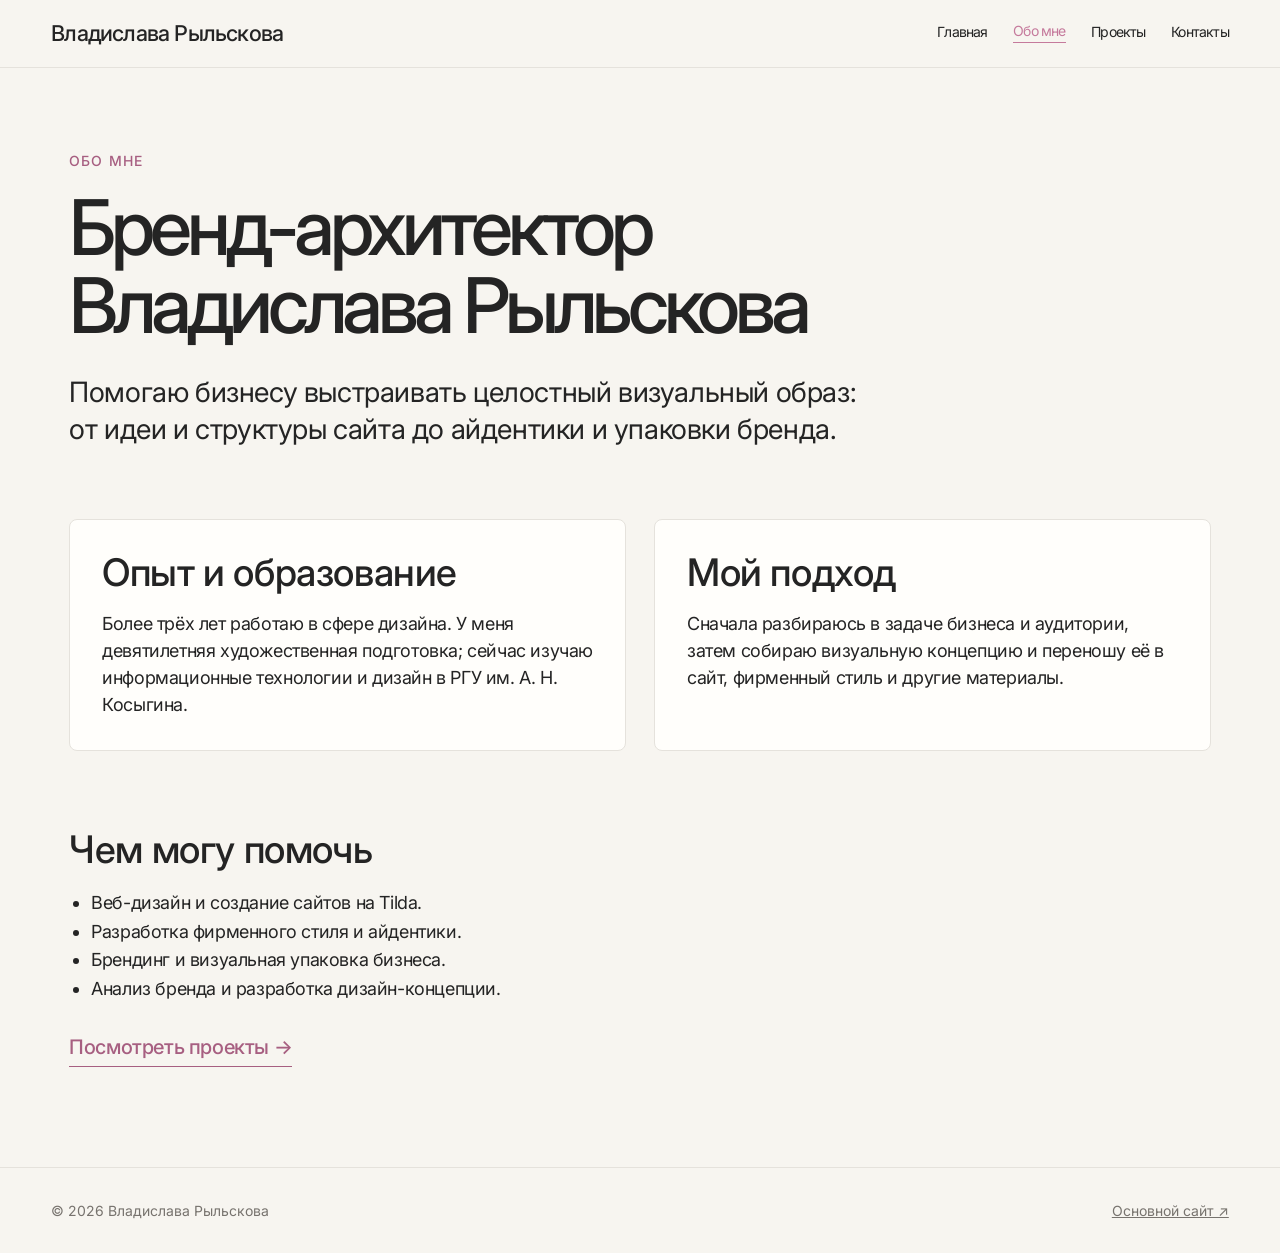
==== about.html @ cb4cba42 "Расширить действующее портфолио для лабораторной работы 8" ====
<!doctype html>
<html lang="ru">
<head>
  <meta charset="utf-8">
  <meta name="viewport" content="width=device-width, initial-scale=1">
  <meta name="description" content="Узнайте о Владиславе Рыльсковой: образование, опыт в дизайне и подход к созданию сайтов, айдентики и образа бренда. Посмотрите проекты и свяжитесь со мной.">
  <title>О бренд-архитекторе Владиславе Рыльсковой — подход и навыки</title>
  <link rel="preconnect" href="https://fonts.googleapis.com">
  <link rel="preconnect" href="https://fonts.gstatic.com" crossorigin>
  <link href="https://fonts.googleapis.com/css2?family=Inter:wght@400;500&display=swap" rel="stylesheet">
  <link rel="stylesheet" href="css/style.css">
  <script src="js/site.js" defer></script>
</head>
<body>
  <header class="hero-top">
    <a class="site-name" href="index.html">Владислава Рыльскова</a>
    <button class="menu-toggle" type="button" aria-expanded="false" aria-controls="site-nav">Меню</button>
    <nav class="site-nav" id="site-nav" aria-label="Основная навигация">
      <a href="index.html">Главная</a>
      <a href="about.html" aria-current="page">Обо мне</a>
      <a href="projects.html">Проекты</a>
      <a href="contacts.html">Контакты</a>
    </nav>
  </header>
  <main class="inner-page">
    <p class="page-eyebrow">Обо мне</p>
    <h1>Бренд-архитектор Владислава Рыльскова</h1>
    <p class="page-lead">Помогаю бизнесу выстраивать целостный визуальный образ: от идеи и структуры сайта до айдентики и упаковки бренда.</p>
    <div class="page-grid">
      <section class="info-card"><h2>Опыт и образование</h2><p>Более трёх лет работаю в сфере дизайна. У меня девятилетняя художественная подготовка; сейчас изучаю информационные технологии и дизайн в РГУ им. А. Н. Косыгина.</p></section>
      <section class="info-card"><h2>Мой подход</h2><p>Сначала разбираюсь в задаче бизнеса и аудитории, затем собираю визуальную концепцию и переношу её в сайт, фирменный стиль и другие материалы.</p></section>
    </div>
    <section class="page-section"><h2>Чем могу помочь</h2><ul><li>Веб-дизайн и создание сайтов на Tilda.</li><li>Разработка фирменного стиля и айдентики.</li><li>Брендинг и визуальная упаковка бизнеса.</li><li>Анализ бренда и разработка дизайн-концепции.</li></ul><a class="contact-link" href="projects.html">Посмотреть проекты →</a></section>
  </main>
  <footer class="page-footer"><div class="page-footer-inner"><span>© 2026 Владислава Рыльскова</span><a href="https://rylskovavladislava.ru" target="_blank" rel="noopener noreferrer">Основной сайт ↗</a></div></footer>
</body>
</html>
---- css/style.css ----
/* ==================================
   ОБЩИЕ НАСТРОЙКИ
================================== */

*,
*::before,
*::after {
    box-sizing: border-box;
}

html {
    scroll-behavior: smooth;
}

body {
    margin: 0;
    background-color: #F7F5F0;
    color: #242424;
    font-family: 'Inter', Arial, sans-serif;
    font-size: 16px;
    font-weight: 400;
    line-height: 1;
    letter-spacing: -0.05em;
}

h1,
h2,
h3 {
    font-weight: 500;
}

a {
    color: inherit;
}

a:focus-visible {
    outline: 2px solid #C57A9C;
    outline-offset: 5px;
}


/* ==================================
   ЗАКРЕПЛЁННАЯ ШАПКА
================================== */

.hero-top {
    position: fixed;
    top: 0;
    left: 0;
    right: 0;
    z-index: 20;
    display: flex;
    justify-content: space-between;
    align-items: center;
    gap: 32px;
    min-height: 68px;
    padding: 18px clamp(24px, 4vw, 68px);
    background-color: #F7F5F0;
    border-bottom: 1px solid #E5E2DC;
}

.hero-top .site-name {
    margin: 0;
    font-size: clamp(17px, 1.7vw, 25px);
    font-weight: 500;
    text-decoration: none;
}

.site-nav {
    display: flex;
    align-items: center;
    gap: clamp(12px, 2vw, 32px);
}

.site-nav a {
    padding-bottom: 4px;
    font-size: 14px;
    text-decoration: none;
    white-space: nowrap;
}

.site-nav a:hover,
.site-nav a[aria-current="page"],
#skills a:hover,
.text-link:hover {
    color: #C57A9C;
}

.site-nav a[aria-current="page"] {
    border-bottom: 1px solid currentColor;
}

.menu-toggle {
    display: none;
}

/* ==================================
   ПЕРВЫЙ ЭКРАН
================================== */

#about {
    display: flex;
    flex-direction: column;
    min-height: min(820px, 100svh);
    padding: 94px clamp(24px, 4vw, 68px) 34px;
    border-bottom: 1px solid #E5E2DC;
    overflow: hidden;
}

.hero-art {
    position: relative;
    flex: 1;
    min-height: 420px;
}

/* Крупное имя на заднем плане */
.hero-back-name {
    position: absolute;
    top: 47%;
    left: 50%;
    transform: translate(-50%, -50%);
    color: #171717;
    font-size: clamp(65px, 9.2vw, 160px);
    font-weight: 500;
    line-height: 0.8;
    letter-spacing: -0.095em;
    white-space: nowrap;
}

/* Рукописные слова по сторонам */
.hero-script {
    position: absolute;
    z-index: 2;
    color: #C57A9C;
    font-family: 'Marck Script', cursive;
    font-size: clamp(48px, 7.2vw, 120px);
    line-height: 1;
    letter-spacing: -0.035em;
}

.hero-script-left {
    top: 43%;
    left: 8%;
}

.hero-script-right {
    top: 44%;
    right: 5%;
}

/* Вертикальный ряд розовых кристаллов */
.crystal-stack {
    position: absolute;
    top: 49%;
    left: 50%;
    z-index: 1;
    display: flex;
    flex-direction: column;
    align-items: center;
    transform: translate(-50%, -50%);
}

.crystal-stack img {
    display: block;
    width: clamp(108px, 14vw, 218px);
    height: auto;
    filter: drop-shadow(0 11px 13px rgba(95, 47, 66, 0.15));
}

.crystal-stack img + img {
    margin-top: -16px;
}

.crystal-stack img:nth-child(2) {
    transform: rotate(63deg) scale(0.96);
}

.crystal-stack img:nth-child(3) {
    transform: rotate(-28deg) scale(0.93);
}

/* Должность и первый абзац */
.hero-bottom {
    position: relative;
    z-index: 3;
    display: flex;
    justify-content: space-between;
    align-items: end;
    gap: 32px;
}

.hero-bottom h1 {
    flex: 0 0 43%;
    margin: 0;
    font-size: clamp(27px, 3.4vw, 52px);
}

.hero-bottom p {
    width: min(45%, 585px);
    margin: 0;
    font-size: clamp(15px, 1.3vw, 18px);
}


/* ==================================
   ОБЩИЕ СТИЛИ РАЗДЕЛОВ
================================== */

.content-section {
    max-width: 1380px;
    margin: 0 auto;
    padding: 96px clamp(24px, 4vw, 68px);
    scroll-margin-top: 70px;
}

.content-section h2,
#contacts h2 {
    margin: 0;
    font-size: clamp(32px, 3.5vw, 52px);
}

.content-section p,
#contacts p {
    font-size: 18px;
}


/* ==================================
   ВТОРОЙ ЭКРАН — ОБО МНЕ И НАВЫКИ
================================== */

#skills {
    position: relative;
    display: flex;
    align-items: center;
    justify-content: center;
    min-height: 760px;
    border-bottom: 1px solid #E5E2DC;
}

.skills-center {
    position: relative;
    z-index: 2;
    max-width: 680px;
    text-align: center;
}

.skills-center h2 {
    margin-bottom: 28px;
}

.skills-center p {
    margin: 0;
    font-size: clamp(23px, 2.5vw, 32px);
}

.skills-center a {
    text-underline-offset: 5px;
}

/* Четыре заметки с навыками */
.skill-notes {
    position: absolute;
    inset: 0;
    padding: 0;
    margin: 0;
    list-style: none;
}

.skill-note {
    position: absolute;
    display: flex;
    align-items: center;
    justify-content: center;
    width: 245px;
    min-height: 155px;
    padding: 28px 23px;
    background-color: #FFF7C9;
    box-shadow: 0 12px 25px rgba(80, 65, 45, 0.12);
    font-size: 18px;
    font-weight: 500;
    text-align: center;
}

/* Синие кнопки-скрепки на заметках */
.skill-note::before {
    position: absolute;
    top: -10px;
    left: 50%;
    width: 19px;
    height: 19px;
    border: 3px solid #B9D5E3;
    border-radius: 50%;
    background-color: #659DB9;
    box-shadow: 2px 4px 5px rgba(0, 0, 0, 0.2);
    content: '';
}

.skill-note-one {
    top: 9%;
    left: 5%;
    transform: rotate(-7deg);
}

.skill-note-two {
    top: 10%;
    right: 5%;
    background-color: #D7EAF1;
    transform: rotate(6deg);
}

.skill-note-three {
    bottom: 8%;
    left: 7%;
    background-color: #D7EAF1;
    transform: rotate(6deg);
}

.skill-note-four {
    right: 6%;
    bottom: 8%;
    transform: rotate(-7deg);
}

/* Графика курсоров из папки Reel Studio */
.skills-decoration img {
    position: absolute;
    z-index: 1;
    height: auto;
}

.cursor-motion {
    top: 33%;
    left: 11%;
    width: 113px;
}

.cursor-animation {
    top: 30%;
    right: 10%;
    width: 141px;
}

.cursor-editing {
    right: 19%;
    bottom: 18%;
    width: 113px;
}

/* ==================================
   МОИ ПРОЕКТЫ
================================== */

#projects {
    display: grid;
    grid-template-columns: 1fr 1.1fr 1fr;
    align-items: center;
    gap: 40px;
    padding-top: 110px;
    padding-bottom: 70px;
}

.project-case {
    min-width: 0;
    margin: 0;
}

.project-image {
    display: grid;
    place-items: center;
    aspect-ratio: 1;
    overflow: hidden;
    border-radius: 10px;
}

.project-image img {
    display: block;
    width: 100%;
    height: 100%;
    object-fit: contain;
}

.project-image-flexo {
    background-color: #4B3028;
}

.project-image-planirovok {
    background-color: #211B18;
}

.project-case figcaption {
    margin-top: 16px;
    font-size: 14px;
    font-weight: 500;
}

.projects-center {
    text-align: center;
}

.projects-center h2 {
    margin-bottom: 28px;
}

.projects-center p {
    max-width: 430px;
    margin: 0 auto 30px;
    font-size: 18px;
}

.project-line {
    grid-column: 1 / -1;
    display: flex;
    flex-wrap: wrap;
    justify-content: center;
    align-items: center;
    gap: 18px;
    margin: 55px 0 0;
    padding: 28px 0 0;
    border-top: 1px solid #E5E2DC;
    list-style: none;
    font-size: 18px;
    font-weight: 500;
    text-align: center;
}

.project-crystal img {
    display: block;
    width: 27px;
    height: 27px;
}

.text-link {
    display: inline-block;
    font-weight: 500;
    text-underline-offset: 5px;
}


/* ==================================
   КОНТАКТЫ
================================== */

#contacts {
    padding: 90px clamp(24px, 4vw, 68px) 40px;
    background-color: #242424;
    color: #FFFFFF;
    scroll-margin-top: 70px;
}

.footer-inner {
    display: grid;
    grid-template-columns: 1fr 1fr;
    gap: 32px;
    max-width: 1244px;
    margin: 0 auto;
}

.footer-inner p {
    max-width: 600px;
    margin: 0 0 25px;
    color: #D0CECA;
}

.footer-inner a {
    display: inline-block;
    padding-bottom: 5px;
    border-bottom: 1px solid #FFFFFF;
    font-size: 20px;
    font-weight: 500;
    text-decoration: none;
}

.footer-inner a:hover {
    color: #E5B6CB;
}

#contacts .copyright {
    max-width: 1244px;
    margin: 100px auto 0;
    color: #999590;
    font-size: 13px;
}


/* ==================================
   АДАПТАЦИЯ ПОД ПЛАНШЕТЫ
================================== */

@media (max-width: 900px) {
    #about {
        min-height: 780px;
    }

    .hero-back-name {
        font-size: 9.3vw;
    }

    .hero-script-left {
        left: 2%;
    }

    .hero-script-right {
        right: 1%;
    }

    .hero-bottom h1 {
        flex-basis: 38%;
    }

    .hero-bottom p {
        width: 52%;
    }

    #skills {
        min-height: 820px;
    }

    .skills-center {
        max-width: 560px;
    }

    .skill-note {
        width: 205px;
        min-height: 140px;
        font-size: 16px;
    }

    #projects {
        grid-template-columns: 1fr 1fr;
    }

    .projects-center {
        grid-column: 1 / -1;
        grid-row: 1;
        margin-bottom: 24px;
    }
}


/* ==================================
   АДАПТАЦИЯ ПОД ТЕЛЕФОНЫ
================================== */

@media (max-width: 600px) {
    #about {
        min-height: 100svh;
        padding: 88px 20px 28px;
    }

    .hero-top {
        gap: 12px;
        min-height: 70px;
        padding: 16px 20px;
    }

    .hero-top .site-name {
        max-width: 145px;
        font-size: 17px;
    }

    .menu-toggle {
        display: block;
        padding: 8px 12px;
        border: 1px solid #C9C5BF;
        border-radius: 4px;
        background: transparent;
        color: inherit;
        font: inherit;
        font-size: 14px;
        cursor: pointer;
    }

    .site-nav {
        position: absolute;
        top: 100%;
        right: 0;
        left: 0;
        display: none;
        flex-direction: column;
        align-items: stretch;
        gap: 0;
        padding: 12px 20px 18px;
        background: #F7F5F0;
        border-bottom: 1px solid #E5E2DC;
        box-shadow: 0 12px 20px rgba(0, 0, 0, 0.08);
    }

    .site-nav.is-open {
        display: flex;
    }

    .site-nav a {
        padding: 12px 0;
    }

    .hero-art {
        min-height: 350px;
    }

    .hero-back-name {
        top: 46%;
        display: flex;
        flex-direction: column;
        align-items: center;
        gap: 8px;
        font-size: clamp(53px, 13.5vw, 82px);
    }

    .hero-script {
        font-size: clamp(38px, 11vw, 60px);
    }

    .hero-script-left {
        top: 27%;
        left: 3%;
    }

    .hero-script-right {
        top: 58%;
        right: 2%;
    }

    .crystal-stack {
        top: 46%;
    }

    .crystal-stack img {
        width: clamp(104px, 29vw, 150px);
    }

    .crystal-stack img + img {
        margin-top: -7px;
    }

    .hero-bottom {
        display: block;
    }

    .hero-bottom h2 {
        margin-bottom: 18px;
        font-size: clamp(28px, 8vw, 42px);
    }

    .hero-bottom p {
        width: 100%;
        font-size: 15px;
    }

    .content-section {
        padding: 70px 24px;
    }

    #skills {
        display: block;
        min-height: 0;
    }

    .skills-center {
        margin: 0 auto 74px;
    }

    .skills-center h2 {
        margin-bottom: 25px;
    }

    .skills-center p {
        font-size: 23px;
    }

    .skill-notes {
        position: static;
        display: grid;
        gap: 35px;
    }

    .skill-note {
        position: relative;
        top: auto;
        right: auto;
        bottom: auto;
        left: auto;
        width: min(82%, 300px);
        min-height: 125px;
        margin: 0;
        font-size: 17px;
    }

    .skill-note:nth-child(even) {
        margin-left: auto;
    }

    .skills-decoration {
        display: none;
    }

    .footer-inner {
        display: block;
    }

    #projects {
        gap: 18px;
        padding-top: 75px;
        padding-bottom: 55px;
    }

    .projects-center {
        margin-bottom: 20px;
    }

    .projects-center h2 {
        margin-bottom: 20px;
    }

    .project-case figcaption {
        font-size: 12px;
    }

    .project-line {
        gap: 10px;
        margin-top: 28px;
        padding-top: 25px;
        font-size: 15px;
    }

    .project-crystal img {
        width: 20px;
        height: 20px;
    }

    #contacts {
        padding: 70px 24px 40px;
    }

    #contacts h2 {
        margin-bottom: 32px;
    }

    .footer-inner a {
        font-size: 17px;
    }

    #contacts .copyright {
        margin-top: 80px;
    }
}


/* ==================================
   НАСТРОЙКИ ДОСТУПНОСТИ
================================== */

@media (prefers-reduced-motion: reduce) {
    html {
        scroll-behavior: auto;
    }

}

/* Внутренние страницы */
.inner-page {
    max-width: 1244px;
    min-height: calc(100svh - 68px);
    margin: 0 auto;
    padding: 150px clamp(24px, 4vw, 68px) 100px;
    line-height: 1.5;
    letter-spacing: -0.025em;
}

.page-eyebrow {
    margin: 0 0 18px;
    color: #A75F81;
    font-size: 14px;
    font-weight: 500;
    letter-spacing: 0.08em;
    text-transform: uppercase;
}

.inner-page h1 {
    max-width: 850px;
    margin: 0 0 28px;
    font-size: clamp(42px, 6vw, 84px);
    line-height: 1.02;
    letter-spacing: -0.065em;
}

.page-lead {
    max-width: 790px;
    margin: 0 0 70px;
    font-size: clamp(20px, 2.2vw, 28px);
    line-height: 1.35;
}

.page-grid {
    display: grid;
    grid-template-columns: repeat(2, minmax(0, 1fr));
    gap: 28px;
}

.info-card,
.case-card {
    padding: 32px;
    border: 1px solid #E5E2DC;
    border-radius: 8px;
    background: #FFFEFB;
}

.info-card h2,
.case-card h2,
.page-section h2 {
    margin: 0 0 16px;
    font-size: clamp(26px, 3vw, 38px);
    line-height: 1.1;
}

.info-card p,
.case-card p,
.page-section p {
    margin: 0 0 18px;
    font-size: 18px;
}

.info-card p:last-child,
.case-card p:last-child,
.page-section p:last-child {
    margin-bottom: 0;
}

.page-section {
    margin-top: 78px;
}

.page-section ul {
    padding-left: 22px;
    font-size: 18px;
    line-height: 1.6;
}

.case-card {
    padding: 0 0 30px;
    overflow: hidden;
}

.case-card img {
    display: block;
    width: 100%;
    height: auto;
    aspect-ratio: 705 / 396;
    object-fit: cover;
}

.case-card h2,
.case-card p {
    margin-right: 28px;
    margin-left: 28px;
}

.case-card h2 {
    margin-top: 28px;
}

.contact-link {
    display: inline-block;
    margin-top: 10px;
    padding-bottom: 4px;
    border-bottom: 1px solid currentColor;
    color: #A75F81;
    font-size: 20px;
    font-weight: 500;
    text-decoration: none;
}

.contact-link:hover {
    color: #7A3E5C;
}

.page-footer {
    padding: 32px clamp(24px, 4vw, 68px);
    border-top: 1px solid #E5E2DC;
    color: #77736E;
    font-size: 14px;
    line-height: 1.5;
    letter-spacing: 0;
}

.page-footer-inner {
    display: flex;
    justify-content: space-between;
    gap: 20px;
    max-width: 1244px;
    margin: 0 auto;
}

.page-footer a {
    color: inherit;
}

@media (max-width: 700px) {
    .page-grid {
        grid-template-columns: 1fr;
    }

    .inner-page {
        padding-top: 125px;
        padding-bottom: 70px;
    }

    .page-lead {
        margin-bottom: 45px;
    }

    .page-section {
        margin-top: 55px;
    }

    .page-footer-inner {
        display: block;
    }
}
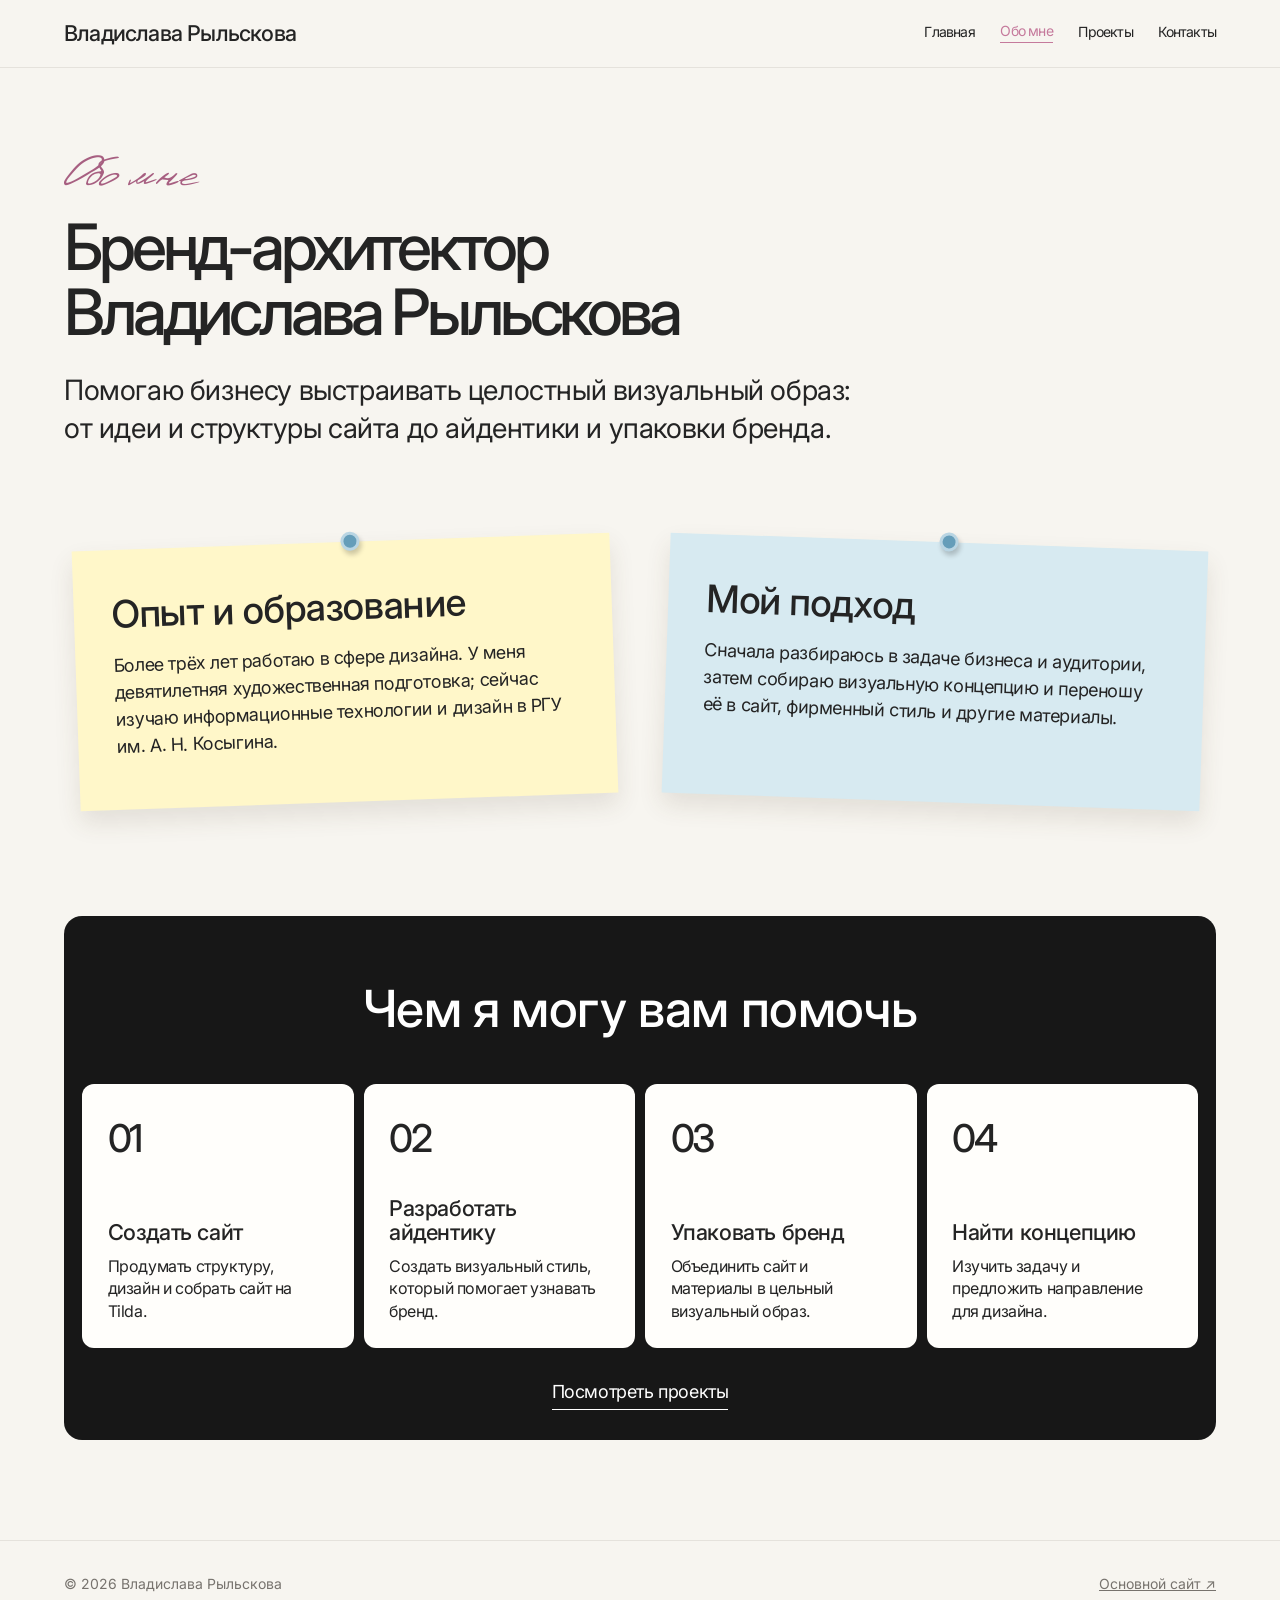
==== commit 643272c7: "Уточнить оформление главной и страницы обо мне" ====
--- a/about.html
+++ b/about.html
@@ -22,15 +22,24 @@
       <a href="contacts.html">Контакты</a>
     </nav>
   </header>
-  <main class="inner-page">
+  <main class="inner-page about-page">
     <p class="page-eyebrow">Обо мне</p>
-    <h1>Бренд-архитектор Владислава Рыльскова</h1>
+    <h1><span>Бренд-архитектор</span><span>Владислава Рыльскова</span></h1>
     <p class="page-lead">Помогаю бизнесу выстраивать целостный визуальный образ: от идеи и структуры сайта до айдентики и упаковки бренда.</p>
     <div class="page-grid">
       <section class="info-card"><h2>Опыт и образование</h2><p>Более трёх лет работаю в сфере дизайна. У меня девятилетняя художественная подготовка; сейчас изучаю информационные технологии и дизайн в РГУ им. А. Н. Косыгина.</p></section>
       <section class="info-card"><h2>Мой подход</h2><p>Сначала разбираюсь в задаче бизнеса и аудитории, затем собираю визуальную концепцию и переношу её в сайт, фирменный стиль и другие материалы.</p></section>
     </div>
-    <section class="page-section"><h2>Чем могу помочь</h2><ul><li>Веб-дизайн и создание сайтов на Tilda.</li><li>Разработка фирменного стиля и айдентики.</li><li>Брендинг и визуальная упаковка бизнеса.</li><li>Анализ бренда и разработка дизайн-концепции.</li></ul><a class="contact-link" href="projects.html">Посмотреть проекты →</a></section>
+    <section class="page-section services-section" aria-labelledby="services-title">
+      <h2 id="services-title">Чем я могу вам помочь</h2>
+      <div class="services-grid">
+        <article class="service-card"><span class="service-number">01</span><h3>Создать сайт</h3><p>Продумать структуру, дизайн и собрать сайт на Tilda.</p></article>
+        <article class="service-card"><span class="service-number">02</span><h3>Разработать айдентику</h3><p>Создать визуальный стиль, который помогает узнавать бренд.</p></article>
+        <article class="service-card"><span class="service-number">03</span><h3>Упаковать бренд</h3><p>Объединить сайт и материалы в цельный визуальный образ.</p></article>
+        <article class="service-card"><span class="service-number">04</span><h3>Найти концепцию</h3><p>Изучить задачу и предложить направление для дизайна.</p></article>
+      </div>
+      <a class="services-link" href="projects.html">Посмотреть проекты</a>
+    </section>
   </main>
   <footer class="page-footer"><div class="page-footer-inner"><span>© 2026 Владислава Рыльскова</span><a href="https://rylskovavladislava.ru" target="_blank" rel="noopener noreferrer">Основной сайт ↗</a></div></footer>
 </body>
--- a/css/style.css
+++ b/css/style.css
@@ -1,3 +1,15 @@
+@font-face {
+    font-family: 'Denistina';
+    src: url('../fonts/denistina_en.ttf') format('truetype');
+    font-style: normal;
+    font-weight: 400;
+    font-display: swap;
+}
+
+:root {
+    --page-gutter: clamp(24px, 5vw, 88px);
+}
+
 /* ==================================
    ОБЩИЕ НАСТРОЙКИ
 ================================== */
@@ -54,7 +66,7 @@
     align-items: center;
     gap: 32px;
     min-height: 68px;
-    padding: 18px clamp(24px, 4vw, 68px);
+    padding: 18px var(--page-gutter);
     background-color: #F7F5F0;
     border-bottom: 1px solid #E5E2DC;
 }
@@ -102,7 +114,7 @@
     display: flex;
     flex-direction: column;
     min-height: min(820px, 100svh);
-    padding: 94px clamp(24px, 4vw, 68px) 34px;
+    padding: 94px var(--page-gutter) 34px;
     border-bottom: 1px solid #E5E2DC;
     overflow: hidden;
 }
@@ -132,10 +144,10 @@
     position: absolute;
     z-index: 2;
     color: #C57A9C;
-    font-family: 'Marck Script', cursive;
+    font-family: 'Denistina', cursive;
     font-size: clamp(48px, 7.2vw, 120px);
     line-height: 1;
-    letter-spacing: -0.035em;
+    letter-spacing: 0;
 }
 
 .hero-script-left {
@@ -157,18 +169,15 @@
     display: flex;
     flex-direction: column;
     align-items: center;
+    row-gap: clamp(30px, 3vw, 42px);
     transform: translate(-50%, -50%);
 }
 
 .crystal-stack img {
     display: block;
-    width: clamp(108px, 14vw, 218px);
+    width: clamp(90px, 10vw, 150px);
     height: auto;
     filter: drop-shadow(0 11px 13px rgba(95, 47, 66, 0.15));
-}
-
-.crystal-stack img + img {
-    margin-top: -16px;
 }
 
 .crystal-stack img:nth-child(2) {
@@ -207,9 +216,9 @@
 ================================== */
 
 .content-section {
-    max-width: 1380px;
+    max-width: none;
     margin: 0 auto;
-    padding: 96px clamp(24px, 4vw, 68px);
+    padding: 96px var(--page-gutter);
     scroll-margin-top: 70px;
 }
 
@@ -442,7 +451,7 @@
 ================================== */
 
 #contacts {
-    padding: 90px clamp(24px, 4vw, 68px) 40px;
+    padding: 90px var(--page-gutter) 40px;
     background-color: #242424;
     color: #FFFFFF;
     scroll-margin-top: 70px;
@@ -452,7 +461,7 @@
     display: grid;
     grid-template-columns: 1fr 1fr;
     gap: 32px;
-    max-width: 1244px;
+    max-width: none;
     margin: 0 auto;
 }
 
@@ -476,7 +485,7 @@
 }
 
 #contacts .copyright {
-    max-width: 1244px;
+    max-width: none;
     margin: 100px auto 0;
     color: #999590;
     font-size: 13px;
@@ -545,13 +554,13 @@
 @media (max-width: 600px) {
     #about {
         min-height: 100svh;
-        padding: 88px 20px 28px;
+        padding: 88px var(--page-gutter) 28px;
     }
 
     .hero-top {
         gap: 12px;
         min-height: 70px;
-        padding: 16px 20px;
+        padding: 16px var(--page-gutter);
     }
 
     .hero-top .site-name {
@@ -580,7 +589,7 @@
         flex-direction: column;
         align-items: stretch;
         gap: 0;
-        padding: 12px 20px 18px;
+        padding: 12px var(--page-gutter) 18px;
         background: #F7F5F0;
         border-bottom: 1px solid #E5E2DC;
         box-shadow: 0 12px 20px rgba(0, 0, 0, 0.08);
@@ -626,11 +635,7 @@
     }
 
     .crystal-stack img {
-        width: clamp(104px, 29vw, 150px);
-    }
-
-    .crystal-stack img + img {
-        margin-top: -7px;
+        width: clamp(76px, 22vw, 100px);
     }
 
     .hero-bottom {
@@ -648,7 +653,7 @@
     }
 
     .content-section {
-        padding: 70px 24px;
+        padding: 70px var(--page-gutter);
     }
 
     #skills {
@@ -729,7 +734,7 @@
     }
 
     #contacts {
-        padding: 70px 24px 40px;
+        padding: 70px var(--page-gutter) 40px;
     }
 
     #contacts h2 {
@@ -759,25 +764,26 @@
 
 /* Внутренние страницы */
 .inner-page {
-    max-width: 1244px;
+    max-width: none;
     min-height: calc(100svh - 68px);
     margin: 0 auto;
-    padding: 150px clamp(24px, 4vw, 68px) 100px;
+    padding: 150px var(--page-gutter) 100px;
     line-height: 1.5;
     letter-spacing: -0.025em;
 }
 
 .page-eyebrow {
-    margin: 0 0 18px;
+    margin: 0 0 10px;
     color: #A75F81;
-    font-size: 14px;
-    font-weight: 500;
-    letter-spacing: 0.08em;
-    text-transform: uppercase;
+    font-family: 'Denistina', cursive;
+    font-size: clamp(34px, 3.8vw, 54px);
+    font-weight: 400;
+    line-height: 1.1;
+    letter-spacing: 0;
 }
 
 .inner-page h1 {
-    max-width: 850px;
+    max-width: none;
     margin: 0 0 28px;
     font-size: clamp(42px, 6vw, 84px);
     line-height: 1.02;
@@ -875,7 +881,7 @@
 }
 
 .page-footer {
-    padding: 32px clamp(24px, 4vw, 68px);
+    padding: 32px var(--page-gutter);
     border-top: 1px solid #E5E2DC;
     color: #77736E;
     font-size: 14px;
@@ -887,12 +893,123 @@
     display: flex;
     justify-content: space-between;
     gap: 20px;
-    max-width: 1244px;
+    max-width: none;
     margin: 0 auto;
 }
 
 .page-footer a {
     color: inherit;
+}
+
+/* Страница «Обо мне»: заметки и направления работы */
+.about-page h1 {
+    font-size: clamp(38px, 5vw, 72px);
+}
+
+.about-page h1 span {
+    display: block;
+}
+
+.about-page .page-grid {
+    gap: clamp(28px, 4vw, 64px);
+    padding: 24px 12px;
+}
+
+.about-page .info-card {
+    position: relative;
+    min-height: 260px;
+    padding: 44px 38px 36px;
+    border: 0;
+    border-radius: 0;
+    background: #FFF7C9;
+    box-shadow: 0 12px 25px rgba(80, 65, 45, 0.12);
+    transform: rotate(-2deg);
+}
+
+.about-page .info-card:nth-child(2) {
+    background: #D7EAF1;
+    transform: rotate(2deg);
+}
+
+.about-page .info-card::before {
+    position: absolute;
+    top: -10px;
+    left: 50%;
+    width: 19px;
+    height: 19px;
+    border: 3px solid #B9D5E3;
+    border-radius: 50%;
+    background: #659DB9;
+    box-shadow: 2px 4px 5px rgba(0, 0, 0, 0.2);
+    content: '';
+}
+
+.about-page .services-section {
+    margin-top: 90px;
+    padding: clamp(46px, 5vw, 78px) 18px 18px;
+    border-radius: 18px;
+    background: #171717;
+    color: #fff;
+    text-align: center;
+}
+
+.services-section > h2 {
+    max-width: 800px;
+    margin: 0 auto 48px;
+    font-size: clamp(35px, 4vw, 58px);
+}
+
+.services-grid {
+    display: grid;
+    grid-template-columns: repeat(4, minmax(0, 1fr));
+    gap: 10px;
+    text-align: left;
+}
+
+.service-card {
+    display: flex;
+    min-height: 245px;
+    flex-direction: column;
+    align-items: flex-start;
+    padding: clamp(22px, 2vw, 32px);
+    border-radius: 12px;
+    background: #FFFEFB;
+    color: #242424;
+}
+
+.service-number {
+    margin-bottom: 30px;
+    font-size: clamp(32px, 3vw, 46px);
+    font-weight: 500;
+    letter-spacing: -0.06em;
+}
+
+.service-card h3 {
+    margin: auto 0 10px;
+    font-size: clamp(20px, 1.7vw, 27px);
+    line-height: 1.1;
+}
+
+.service-card p {
+    margin: 0;
+    font-size: 16px;
+    line-height: 1.4;
+    letter-spacing: -0.025em;
+}
+
+.services-link {
+    display: inline-block;
+    margin: 30px 0 12px;
+    padding-bottom: 4px;
+    border-bottom: 1px solid currentColor;
+    font-size: 18px;
+    text-decoration: none;
+}
+
+@media (max-width: 1100px) {
+    .services-grid {
+        grid-template-columns: repeat(2, minmax(0, 1fr));
+    }
 }
 
 @media (max-width: 700px) {
@@ -900,6 +1017,31 @@
         grid-template-columns: 1fr;
     }
 
+    .about-page h1 {
+        font-size: clamp(30px, 7vw, 44px);
+    }
+
+    .about-page .page-grid {
+        padding: 16px 6px;
+    }
+
+    .about-page .info-card {
+        min-height: 0;
+        padding: 40px 28px 30px;
+    }
+
+    .about-page .services-section {
+        margin-top: 62px;
+    }
+
+    .services-grid {
+        grid-template-columns: 1fr;
+    }
+
+    .service-card {
+        min-height: 205px;
+    }
+
     .inner-page {
         padding-top: 125px;
         padding-bottom: 70px;
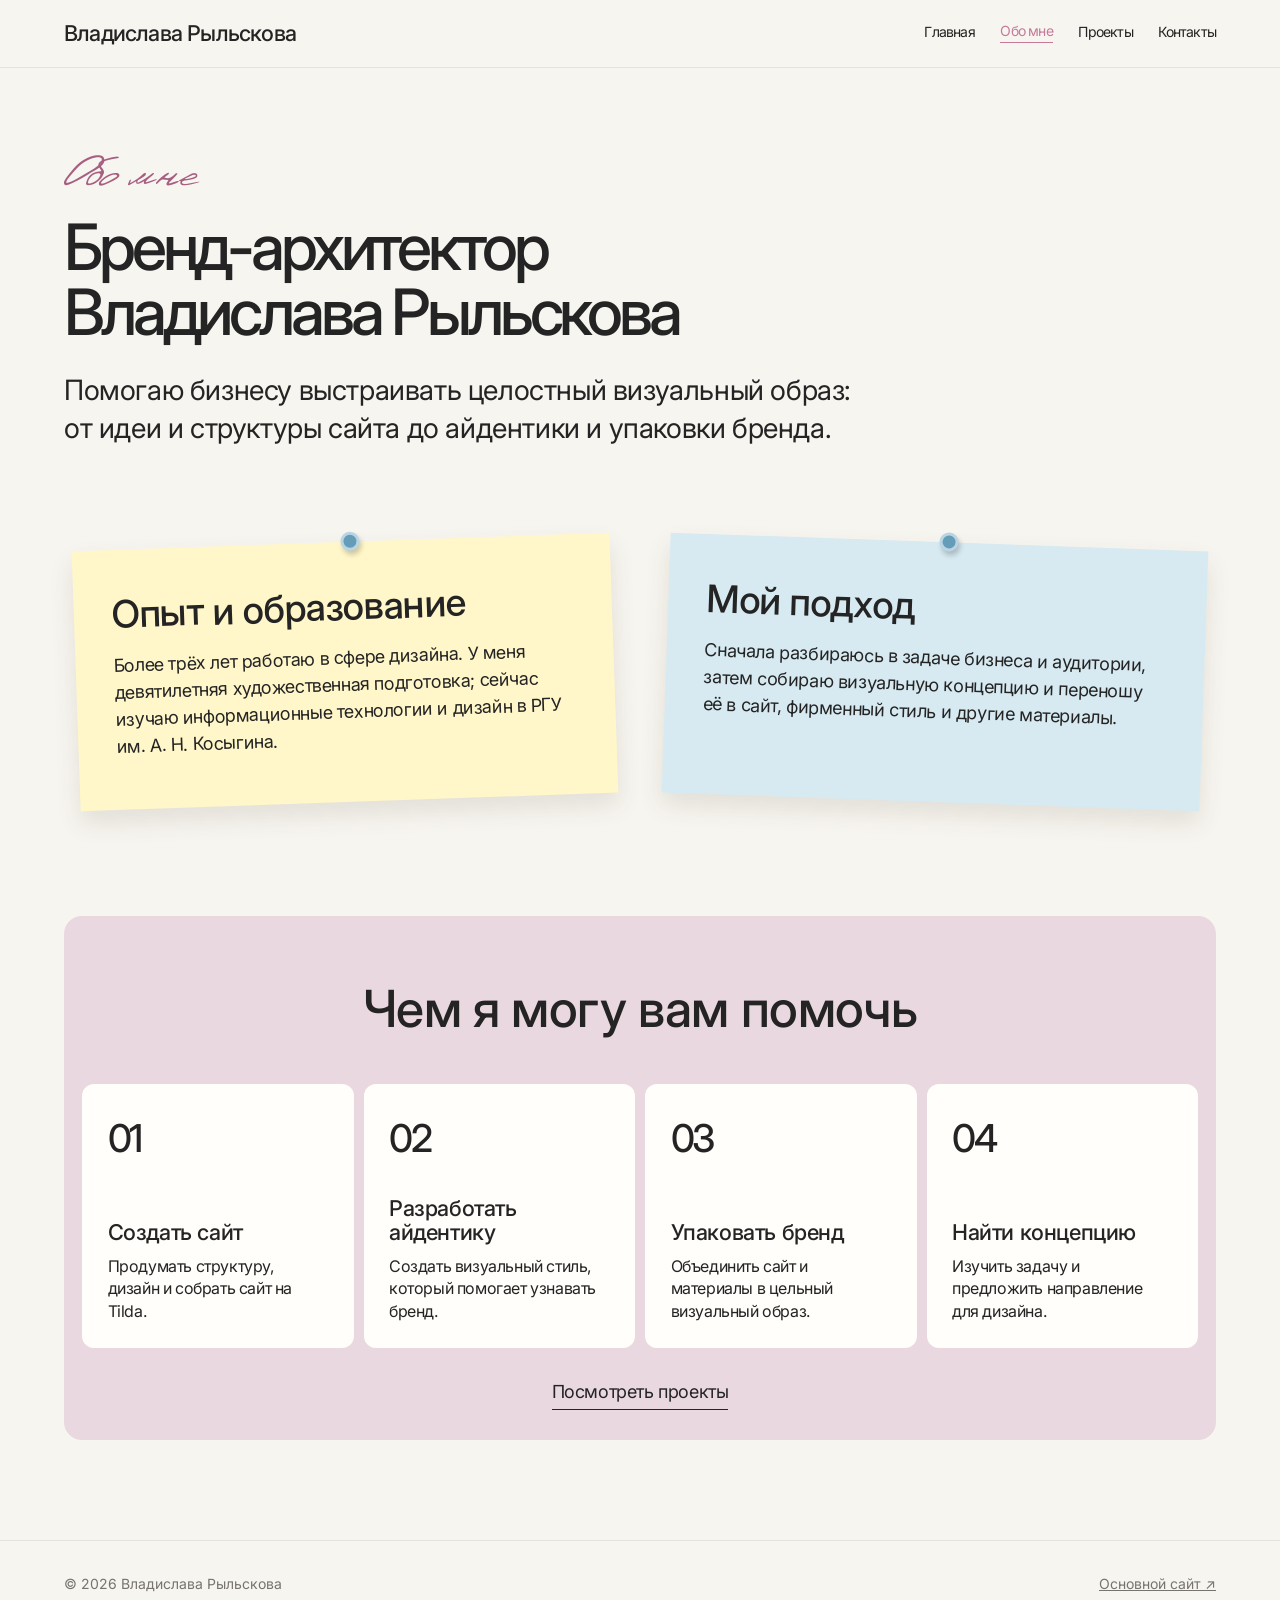
==== commit 87d76279: "Soften services section and link project cards to portfolio" ====
--- a/about.html
+++ b/about.html
@@ -8,7 +8,7 @@
   <link rel="preconnect" href="https://fonts.googleapis.com">
   <link rel="preconnect" href="https://fonts.gstatic.com" crossorigin>
   <link href="https://fonts.googleapis.com/css2?family=Inter:wght@400;500&display=swap" rel="stylesheet">
-  <link rel="stylesheet" href="css/style.css">
+  <link rel="stylesheet" href="css/style.css?v=3">
   <script src="js/site.js" defer></script>
 </head>
 <body>
--- a/css/style.css
+++ b/css/style.css
@@ -865,6 +865,74 @@
     margin-top: 28px;
 }
 
+.projects-grid {
+    grid-template-columns: repeat(3, minmax(0, 1fr));
+}
+
+.projects-grid .case-card {
+    padding: 0;
+    transition: transform 180ms ease, box-shadow 180ms ease;
+}
+
+.projects-grid .case-card:hover,
+.projects-grid .case-card:focus-within {
+    transform: translateY(-4px);
+    box-shadow: 0 14px 30px rgba(55, 39, 47, 0.12);
+}
+
+.case-card-link {
+    display: flex;
+    height: 100%;
+    flex-direction: column;
+    color: inherit;
+    text-decoration: none;
+}
+
+.case-card-link:focus-visible {
+    outline: 3px solid #A75F81;
+    outline-offset: -5px;
+}
+
+.projects-grid .case-card p {
+    margin-bottom: 30px;
+    line-height: 1.45;
+}
+
+.case-more-card {
+    background: #F0DDE6;
+}
+
+.case-more-card .case-card-link {
+    min-height: 390px;
+    padding: 32px;
+}
+
+.case-more-label {
+    font-family: 'Denistina', cursive;
+    font-size: clamp(30px, 3vw, 43px);
+    line-height: 1.1;
+}
+
+.case-more-card h2,
+.case-more-card p {
+    margin-right: 0;
+    margin-left: 0;
+}
+
+.case-more-card h2 {
+    margin-top: auto;
+    font-size: clamp(30px, 3vw, 42px);
+}
+
+.case-more-action {
+    align-self: flex-start;
+    margin-top: 16px;
+    padding-bottom: 5px;
+    border-bottom: 1px solid currentColor;
+    font-size: 16px;
+    font-weight: 500;
+}
+
 .contact-link {
     display: inline-block;
     margin-top: 10px;
@@ -948,8 +1016,8 @@
     margin-top: 90px;
     padding: clamp(46px, 5vw, 78px) 18px 18px;
     border-radius: 18px;
-    background: #171717;
-    color: #fff;
+    background: #EAD8E0;
+    color: #242424;
     text-align: center;
 }
 
@@ -1012,11 +1080,25 @@
     }
 }
 
+@media (max-width: 1000px) {
+    .projects-grid {
+        grid-template-columns: repeat(2, minmax(0, 1fr));
+    }
+}
+
 @media (max-width: 700px) {
     .page-grid {
         grid-template-columns: 1fr;
     }
 
+    .projects-grid {
+        grid-template-columns: 1fr;
+    }
+
+    .case-more-card .case-card-link {
+        min-height: 300px;
+    }
+
     .about-page h1 {
         font-size: clamp(30px, 7vw, 44px);
     }
